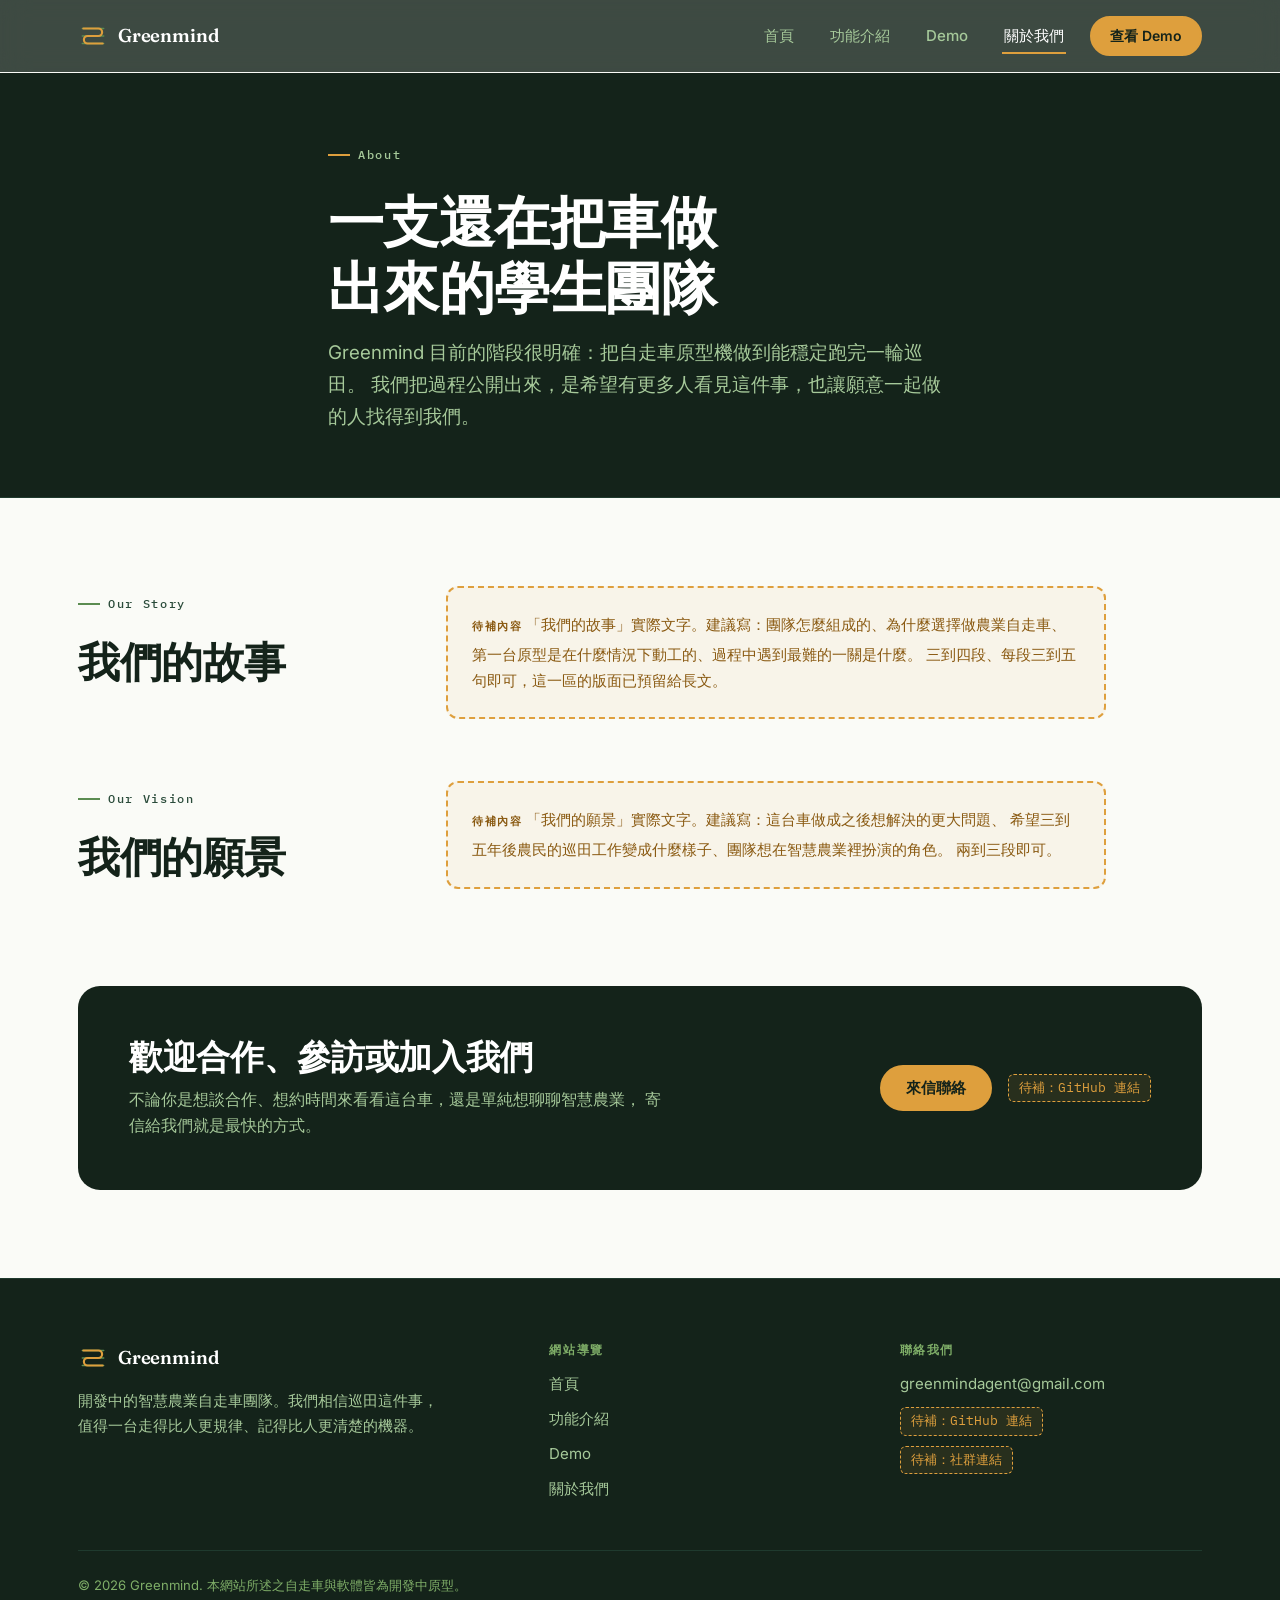
==== about.html @ 88f4bc28 "Greenmind 團隊網站首版 依《Greenmind 網站開發需求書 v1.0》製作的四頁靜態網站。 純 HTML + CSS + JS，無框架、無建置流程。  Co-Authored-By: C" ====
<!DOCTYPE html>
<html lang="zh-Hant" class="no-js">
<head>
<meta charset="UTF-8">
<meta name="viewport" content="width=device-width, initial-scale=1">
<title>關於我們 — Greenmind</title>
<meta name="description" content="Greenmind 是一支學生團隊，正在打造智慧農業自走車原型。歡迎合作、參訪或加入我們。">
<meta name="theme-color" content="#14231A">

<meta property="og:type" content="website">
<meta property="og:locale" content="zh_TW">
<meta property="og:site_name" content="Greenmind">
<meta property="og:title" content="關於我們 — Greenmind">
<meta property="og:description" content="一支正在打造智慧農業自走車原型的學生團隊。">

<link rel="preconnect" href="https://fonts.googleapis.com">
<link rel="preconnect" href="https://fonts.gstatic.com" crossorigin>
<link rel="stylesheet" href="https://fonts.googleapis.com/css2?family=Fraunces:ital,opsz,wght@0,9..144,300;0,9..144,400;0,9..144,600;1,9..144,500&family=Inter:wght@400;500;600;700&family=IBM+Plex+Mono:wght@400;500;600&display=swap">
<link rel="stylesheet" href="css/style.css">
</head>
<body>

<a class="skip-link" href="#main">跳至主要內容</a>

<!-- ====================== Header ====================== -->
<header class="site-header">
  <div class="container site-header__inner">
    <a class="brand" href="index.html">
      <svg class="brand__mark" viewBox="0 0 28 28" fill="none" aria-hidden="true">
        <g class="brand__rows">
          <line x1="4" y1="7" x2="24" y2="7"/>
          <line x1="4" y1="14" x2="24" y2="14"/>
          <line x1="4" y1="21" x2="24" y2="21"/>
        </g>
        <path class="brand__path" d="M5 7 H19 A3.5 3.5 0 0 1 19 14 H9 A3.5 3.5 0 0 0 9 21 H23"/>
      </svg>
      <span>Greenmind</span>
    </a>

    <button class="nav-toggle" type="button" aria-expanded="false" aria-controls="site-nav" aria-label="開啟選單">
      <span class="nav-toggle__bars" aria-hidden="true"></span>
    </button>

    <nav class="nav" id="site-nav" aria-label="主要導覽">
      <ul class="nav__list">
        <li><a class="nav__link" href="index.html">首頁</a></li>
        <li><a class="nav__link" href="features.html">功能介紹</a></li>
        <li><a class="nav__link" href="demo.html">Demo</a></li>
        <li><a class="nav__link" href="about.html" aria-current="page">關於我們</a></li>
      </ul>
      <a class="btn btn--primary btn--sm" href="demo.html">查看 Demo</a>
    </nav>

    <a class="btn btn--primary btn--sm header-cta" href="demo.html">查看 Demo</a>
  </div>
</header>

<main id="main">

  <!-- ====================== Page hero ====================== -->
  <section class="page-hero on-dark">
    <div class="container page-hero__inner">
      <p class="eyebrow">About</p>
      <h1>一支還在把車做出來的學生團隊</h1>
      <p class="lead">
        Greenmind 目前的階段很明確：把自走車原型機做到能穩定跑完一輪巡田。
        我們把過程公開出來，是希望有更多人看見這件事，也讓願意一起做的人找得到我們。
      </p>
    </div>
  </section>

  <!-- ====================== 我們的故事 / 我們的願景 ====================== -->
  <section class="section">
    <div class="container">

      <div class="prose-grid reveal">
        <div class="prose-grid__aside">
          <p class="eyebrow">Our Story</p>
          <h2>我們的故事</h2>
        </div>
        <div class="prose-grid__body">
          <p class="placeholder">
            <span class="placeholder__label">待補內容</span>
            「我們的故事」實際文字。建議寫：團隊怎麼組成的、為什麼選擇做農業自走車、
            第一台原型是在什麼情況下動工的、過程中遇到最難的一關是什麼。
            三到四段、每段三到五句即可，這一區的版面已預留給長文。
          </p>
        </div>
      </div>

      <div class="prose-grid reveal">
        <div class="prose-grid__aside">
          <p class="eyebrow">Our Vision</p>
          <h2>我們的願景</h2>
        </div>
        <div class="prose-grid__body">
          <p class="placeholder">
            <span class="placeholder__label">待補內容</span>
            「我們的願景」實際文字。建議寫：這台車做成之後想解決的更大問題、
            希望三到五年後農民的巡田工作變成什麼樣子、團隊想在智慧農業裡扮演的角色。
            兩到三段即可。
          </p>
        </div>
      </div>

    </div>
  </section>

  <!-- ====================== CTA ====================== -->
  <div class="contact-band-wrap">
    <div class="container">
      <section class="contact-band reveal" aria-labelledby="cta-about">
        <div class="contact-band__text">
          <h2 id="cta-about">歡迎合作、參訪或加入我們</h2>
          <p>
            不論你是想談合作、想約時間來看看這台車，還是單純想聊聊智慧農業，
            寄信給我們就是最快的方式。
          </p>
        </div>
        <div class="btn-row">
          <a class="btn btn--primary" href="mailto:greenmindagent@gmail.com">來信聯絡</a>
          <span class="placeholder placeholder--inline">待補：GitHub 連結</span>
        </div>
      </section>
    </div>
  </div>

</main>

<!-- ====================== Footer ====================== -->
<footer class="site-footer">
  <div class="container">
    <div class="site-footer__grid">

      <div>
        <a class="brand" href="index.html">
          <svg class="brand__mark" viewBox="0 0 28 28" fill="none" aria-hidden="true">
            <g class="brand__rows">
              <line x1="4" y1="7" x2="24" y2="7"/>
              <line x1="4" y1="14" x2="24" y2="14"/>
              <line x1="4" y1="21" x2="24" y2="21"/>
            </g>
            <path class="brand__path" d="M5 7 H19 A3.5 3.5 0 0 1 19 14 H9 A3.5 3.5 0 0 0 9 21 H23"/>
          </svg>
          <span>Greenmind</span>
        </a>
        <p class="site-footer__about">
          開發中的智慧農業自走車團隊。我們相信巡田這件事，
          值得一台走得比人更規律、記得比人更清楚的機器。
        </p>
      </div>

      <div>
        <h3>網站導覽</h3>
        <ul class="footer-list">
          <li><a href="index.html">首頁</a></li>
          <li><a href="features.html">功能介紹</a></li>
          <li><a href="demo.html">Demo</a></li>
          <li><a href="about.html">關於我們</a></li>
        </ul>
      </div>

      <div>
        <h3>聯絡我們</h3>
        <ul class="footer-list">
          <li><a href="mailto:greenmindagent@gmail.com">greenmindagent@gmail.com</a></li>
          <li><span class="placeholder placeholder--inline">待補：GitHub 連結</span></li>
          <li><span class="placeholder placeholder--inline">待補：社群連結</span></li>
        </ul>
      </div>

    </div>
    <p class="site-footer__legal">© 2026 Greenmind. 本網站所述之自走車與軟體皆為開發中原型。</p>
  </div>
</footer>

<script src="js/main.js"></script>
</body>
</html>
---- css/style.css ----
/* ==========================================================================
   Greenmind — 智慧農業自走車團隊網站
   設計系統依據：Greenmind 網站開發需求書 v1.0 §4
   ========================================================================== */

/* --------------------------------------------------------------------------
   1. Design Tokens
   -------------------------------------------------------------------------- */
:root {
  /* 色彩 — 需求書 §4.1 */
  --forest-950: #14231A;
  --forest-900: #182B20;
  --forest-800: #1F3A2E;
  --forest-700: #2A4B3A;
  --leaf-500:   #5B8C51;
  --leaf-400:   #7FAE68;
  --leaf-300:   #A6C99A;
  --amber-500:  #DE9F3D;
  --amber-600:  #C6862A;
  --soil-600:   #7A5B41;
  --paper-100:  #F3F6EE;
  --paper-50:   #FAFBF7;
  --line-200:   #DCE4D3;

  /* 衍生 token：淺色背景上的可讀琥珀色。
     amber-500/600 在 paper 底上僅約 3:1，不足 WCAG AA 的 4.5:1，
     故小字級的琥珀色文字改用此深階（5.7:1）。 */
  --amber-700:  #8A5A12;

  /* 語意色 */
  --ink:        var(--forest-950);
  --ink-muted:  var(--forest-700);
  --ink-invert: #FFFFFF;

  /* 字體 — 需求書 §4.2 */
  --font-display: "Fraunces", "Noto Serif TC", Georgia, "Times New Roman", serif;
  --font-body: "Inter", "Noto Sans TC", -apple-system, BlinkMacSystemFont,
    "Segoe UI", "Microsoft JhengHei", sans-serif;
  --font-mono: "IBM Plex Mono", SFMono-Regular, Consolas, monospace;

  /* 版面 — 需求書 §4.3 */
  --container: 1180px;
  --gutter: 28px;
  --radius-sm: 6px;
  --radius-md: 12px;
  --radius-lg: 22px;
  --section-y: 88px;

  /* 間距尺 */
  --space-1: 4px;
  --space-2: 8px;
  --space-3: 16px;
  --space-4: 24px;
  --space-5: 32px;
  --space-6: 48px;
  --space-7: 64px;

  /* 陰影 */
  --shadow-sm: 0 1px 2px rgba(20, 35, 26, 0.06);
  --shadow-md: 0 8px 24px rgba(20, 35, 26, 0.08);
  --shadow-lg: 0 18px 48px rgba(20, 35, 26, 0.14);

  /* 動態 */
  --ease: cubic-bezier(0.22, 0.61, 0.36, 1);
  --dur-fast: 150ms;
  --dur: 240ms;

  --header-h: 72px;
}

/* --------------------------------------------------------------------------
   2. Reset & Base
   -------------------------------------------------------------------------- */
*,
*::before,
*::after { box-sizing: border-box; }

html {
  -webkit-text-size-adjust: 100%;
  scroll-behavior: smooth;
  scroll-padding-top: calc(var(--header-h) + 16px);
}

body {
  margin: 0;
  font-family: var(--font-body);
  font-size: 16px;
  line-height: 1.65;
  color: var(--ink);
  background: var(--paper-50);
  -webkit-font-smoothing: antialiased;
  text-rendering: optimizeLegibility;
}

img, svg, video { display: block; max-width: 100%; }
img, video { height: auto; }

a { color: inherit; }

button { font: inherit; color: inherit; }

/* 鍵盤焦點 — 需求書 §3 品質底線 */
:focus-visible {
  outline: 3px solid var(--amber-500);
  outline-offset: 3px;
  border-radius: var(--radius-sm);
}
:focus:not(:focus-visible) { outline: none; }

/* 跳至主要內容 */
.skip-link {
  position: absolute;
  left: 50%;
  top: 8px;
  transform: translate(-50%, -200%);
  z-index: 200;
  padding: 10px 18px;
  background: var(--amber-500);
  color: var(--forest-950);
  font-weight: 600;
  border-radius: var(--radius-sm);
  text-decoration: none;
  transition: transform var(--dur) var(--ease);
}
.skip-link:focus { transform: translate(-50%, 0); }

.visually-hidden {
  position: absolute;
  width: 1px;
  height: 1px;
  margin: -1px;
  padding: 0;
  overflow: hidden;
  clip: rect(0 0 0 0);
  white-space: nowrap;
  border: 0;
}

/* --------------------------------------------------------------------------
   3. Typography
   -------------------------------------------------------------------------- */
h1, h2, h3, h4 {
  font-family: var(--font-display);
  font-weight: 600;
  line-height: 1.18;
  letter-spacing: -0.01em;
  margin: 0 0 var(--space-3);
  text-wrap: balance;
}

h1 { font-size: clamp(2.15rem, 1.35rem + 3.2vw, 3.5rem); }
h2 { font-size: clamp(1.75rem, 1.2rem + 2.1vw, 2.6rem); }
h3 { font-size: clamp(1.15rem, 1rem + 0.6vw, 1.4rem); }

p { margin: 0 0 var(--space-3); text-wrap: pretty; }
p:last-child { margin-bottom: 0; }

.eyebrow {
  display: inline-flex;
  align-items: center;
  gap: var(--space-2);
  margin: 0 0 var(--space-4);
  font-family: var(--font-mono);
  font-size: 0.75rem;
  font-weight: 500;
  letter-spacing: 0.14em;
  color: var(--ink-muted);
}
.eyebrow::before {
  content: "";
  width: 22px;
  height: 2px;
  background: var(--leaf-500);
  flex: none;
}
.on-dark .eyebrow { color: var(--leaf-300); }
.on-dark .eyebrow::before { background: var(--amber-500); }

.lead {
  font-size: clamp(1.02rem, 0.97rem + 0.28vw, 1.18rem);
  line-height: 1.7;
  color: var(--ink-muted);
  max-width: 62ch;
}
.on-dark .lead { color: var(--leaf-300); }

.section-intro { max-width: 64ch; margin-bottom: var(--space-6); }

/* --------------------------------------------------------------------------
   4. Layout
   -------------------------------------------------------------------------- */
.container {
  width: 100%;
  max-width: var(--container);
  margin-inline: auto;
  padding-inline: var(--gutter);
}

.section { padding-block: var(--section-y); }
.section--tight { padding-block: calc(var(--section-y) * 0.68); }

.section--paper { background: var(--paper-100); }
.section--dark,
.on-dark {
  background: var(--forest-950);
  color: var(--ink-invert);
}
.section--dark h1,
.section--dark h2,
.section--dark h3,
.on-dark h1,
.on-dark h2,
.on-dark h3 { color: var(--ink-invert); }

/* --------------------------------------------------------------------------
   5. Buttons — 需求書 §3（primary / ghost / outline）
   -------------------------------------------------------------------------- */
.btn {
  display: inline-flex;
  align-items: center;
  justify-content: center;
  gap: var(--space-2);
  min-height: 46px;
  padding: 12px 24px;
  border: 2px solid transparent;
  border-radius: 999px;
  font-family: var(--font-body);
  font-size: 0.95rem;
  font-weight: 600;
  line-height: 1;
  text-decoration: none;
  cursor: pointer;
  white-space: nowrap;
  transition: background-color var(--dur) var(--ease),
              border-color var(--dur) var(--ease),
              color var(--dur) var(--ease),
              transform var(--dur-fast) var(--ease);
}
.btn:active { transform: translateY(1px); }

.btn--primary {
  background: var(--amber-500);
  color: var(--forest-950);
  border-color: var(--amber-500);
}
.btn--primary:hover {
  background: var(--amber-600);
  border-color: var(--amber-600);
}

.btn--ghost {
  background: transparent;
  color: var(--ink-invert);
  border-color: rgba(255, 255, 255, 0.35);
}
.btn--ghost:hover {
  background: rgba(255, 255, 255, 0.1);
  border-color: rgba(255, 255, 255, 0.6);
}

.btn--outline {
  background: transparent;
  color: var(--forest-800);
  border-color: var(--forest-800);
}
.btn--outline:hover {
  background: var(--forest-800);
  color: var(--ink-invert);
}

.btn--sm { min-height: 40px; padding: 9px 18px; font-size: 0.875rem; }

.btn-row {
  display: flex;
  flex-wrap: wrap;
  align-items: center;
  gap: var(--space-3);
  margin-top: var(--space-5);
}

/* --------------------------------------------------------------------------
   6. Header / Navigation
   -------------------------------------------------------------------------- */
.site-header {
  position: sticky;
  top: 0;
  z-index: 100;
  border-bottom: 1px solid rgba(255, 255, 255, 0.09);
}

/* 毛玻璃放在偽元素而非 .site-header 本身。
   backdrop-filter 會讓套用的元素成為 position: fixed 子孫的 containing block，
   若直接掛在 header 上，手機版的全螢幕選單（.nav）就會改以 header 為基準定位，
   導致選單高度塌陷、且 translateX(100%) 會把整份文件撐出橫向捲軸。 */
.site-header::before {
  content: "";
  position: absolute;
  inset: 0;
  z-index: -1;
  background: rgba(20, 35, 26, 0.82);
  backdrop-filter: blur(14px) saturate(140%);
  -webkit-backdrop-filter: blur(14px) saturate(140%);
}
@supports not ((backdrop-filter: blur(4px)) or (-webkit-backdrop-filter: blur(4px))) {
  .site-header::before { background: var(--forest-950); }
}

.site-header__inner {
  position: relative;
  z-index: 1;
  display: flex;
  align-items: center;
  gap: var(--space-4);
  min-height: var(--header-h);
}

.brand {
  display: inline-flex;
  align-items: center;
  gap: 10px;
  font-family: var(--font-display);
  font-size: 1.16rem;
  font-weight: 600;
  letter-spacing: -0.01em;
  color: var(--ink-invert);
  text-decoration: none;
  flex: none;
}
.brand__mark { width: 30px; height: 30px; flex: none; }
/* 品牌標記：3 條田壟線 + 1 條轉折巡行路徑（需求書 §4.4 簡化版） */
.brand__rows { stroke: var(--leaf-500); stroke-width: 1.4; stroke-linecap: round; }
.brand__path {
  fill: none;
  stroke: var(--amber-500);
  stroke-width: 2;
  stroke-linecap: round;
  stroke-linejoin: round;
}

.nav { margin-left: auto; }
.nav__list {
  display: flex;
  align-items: center;
  gap: var(--space-5);
  list-style: none;
  margin: 0;
  padding: 0;
}
.nav__link {
  position: relative;
  display: inline-block;
  padding: 6px 2px;
  font-size: 0.94rem;
  font-weight: 500;
  color: var(--leaf-300);
  text-decoration: none;
  transition: color var(--dur) var(--ease);
}
.nav__link:hover { color: var(--ink-invert); }
.nav__link::after {
  content: "";
  position: absolute;
  left: 0;
  right: 0;
  bottom: 0;
  height: 2px;
  background: var(--amber-500);
  transform: scaleX(0);
  transform-origin: left;
  transition: transform var(--dur) var(--ease);
}
.nav__link:hover::after,
.nav__link[aria-current="page"]::after { transform: scaleX(1); }
.nav__link[aria-current="page"] { color: var(--ink-invert); }

.header-cta { flex: none; }

/* 選單內的 CTA 只在手機版展開選單時出現；
   桌面版用的是 .header-cta，兩者不可同時顯示。 */
.nav > .btn { display: none; }

.nav-toggle {
  display: none;
  align-items: center;
  justify-content: center;
  width: 46px;
  height: 46px;
  margin-left: auto;
  padding: 0;
  background: transparent;
  border: 1px solid rgba(255, 255, 255, 0.22);
  border-radius: var(--radius-sm);
  color: var(--ink-invert);
  cursor: pointer;
}
.nav-toggle__bars,
.nav-toggle__bars::before,
.nav-toggle__bars::after {
  display: block;
  width: 20px;
  height: 2px;
  background: currentColor;
  border-radius: 2px;
  transition: transform var(--dur) var(--ease), background-color var(--dur-fast) var(--ease);
}
.nav-toggle__bars { position: relative; }
.nav-toggle__bars::before,
.nav-toggle__bars::after { content: ""; position: absolute; left: 0; }
.nav-toggle__bars::before { top: -6px; }
.nav-toggle__bars::after { top: 6px; }

[data-nav-open] .nav-toggle__bars { background: transparent; }
[data-nav-open] .nav-toggle__bars::before { transform: translateY(6px) rotate(45deg); }
[data-nav-open] .nav-toggle__bars::after { transform: translateY(-6px) rotate(-45deg); }

/* --------------------------------------------------------------------------
   7. Hero — 首頁
   -------------------------------------------------------------------------- */
.hero {
  position: relative;
  background: var(--forest-950);
  color: var(--ink-invert);
  overflow: hidden;
  padding-block: clamp(56px, 5vw, 96px) clamp(64px, 6vw, 104px);
}
.hero::after {
  content: "";
  position: absolute;
  inset: auto 0 0 0;
  height: 180px;
  background: radial-gradient(80% 100% at 70% 100%, rgba(91, 140, 81, 0.22), transparent 70%);
  pointer-events: none;
}

.hero__grid {
  position: relative;
  z-index: 1;
  display: grid;
  grid-template-columns: minmax(0, 1.05fr) minmax(0, 0.95fr);
  gap: clamp(var(--space-6), 5vw, 72px);
  align-items: center;
}

.hero__title { margin-bottom: var(--space-4); }
.hero__title em {
  font-style: italic;
  color: var(--amber-500);
}

.hero__visual { position: relative; }

/* --------------------------------------------------------------------------
   8. 簽名視覺 — 巡行路徑 SVG（需求書 §4.4）
   -------------------------------------------------------------------------- */
.route { width: 100%; height: auto; overflow: visible; }
.route__row { stroke: var(--forest-700); stroke-width: 2; stroke-linecap: round; }
.route__path { fill: none; stroke: var(--leaf-400); stroke-width: 2.5; stroke-linecap: round; }
/* 路徑底下的淺色軌道，讓已走過與未走過的部分有層次 */
.route__path--ghost { stroke: rgba(127, 174, 104, 0.14); stroke-width: 9; }
.route__rover { fill: var(--amber-500); }
.route__rover-ring { fill: none; stroke: var(--amber-500); stroke-width: 1.5; opacity: 0.4; }
.route__crop { fill: var(--leaf-500); opacity: 0.5; }

/* --------------------------------------------------------------------------
   9. Page hero — 內頁
   -------------------------------------------------------------------------- */
.page-hero {
  background: var(--forest-950);
  color: var(--ink-invert);
  padding-block: clamp(52px, 5vw, 84px);
  border-bottom: 1px solid var(--forest-800);
}
.page-hero__inner { max-width: 68ch; }

/* --------------------------------------------------------------------------
   10. Cards
   -------------------------------------------------------------------------- */
.card-grid {
  display: grid;
  grid-template-columns: repeat(3, minmax(0, 1fr));
  gap: var(--space-4);
}

.card {
  display: flex;
  flex-direction: column;
  padding: var(--space-5);
  background: #FFFFFF;
  border: 1px solid var(--line-200);
  border-radius: var(--radius-lg);
  box-shadow: var(--shadow-sm);
  transition: transform var(--dur) var(--ease), box-shadow var(--dur) var(--ease);
}
.card:hover { transform: translateY(-4px); box-shadow: var(--shadow-md); }

.card__icon {
  width: 48px;
  height: 48px;
  margin-bottom: var(--space-4);
  padding: 10px;
  color: var(--leaf-500);
  background: var(--paper-100);
  border-radius: var(--radius-md);
}
.card__icon svg { width: 100%; height: 100%; }

.card__body { color: var(--ink-muted); flex: 1; }

.card__tag {
  align-self: flex-start;
  margin-top: var(--space-4);
  padding: 5px 11px;
  font-family: var(--font-mono);
  font-size: 0.7rem;
  font-weight: 500;
  letter-spacing: 0.09em;
  text-transform: uppercase;
  color: var(--amber-700);
  background: rgba(222, 159, 61, 0.14);
  border-radius: 999px;
}

/* 深色卡片變體 */
.card--dark {
  background: var(--forest-800);
  border-color: var(--forest-700);
  color: var(--ink-invert);
}
.card--dark .card__icon { background: var(--forest-900); color: var(--leaf-400); }
.card--dark .card__body { color: var(--leaf-300); }
.card--dark .card__tag { color: var(--amber-500); background: rgba(222, 159, 61, 0.16); }

/* --------------------------------------------------------------------------
   11. 痛點區塊
   -------------------------------------------------------------------------- */
.problem-list {
  display: grid;
  grid-template-columns: repeat(3, minmax(0, 1fr));
  gap: var(--space-5);
  margin: 0;
  padding: 0;
  list-style: none;
}
.problem-item {
  padding-top: var(--space-4);
  border-top: 2px solid var(--line-200);
}
.problem-item__num {
  display: block;
  margin-bottom: var(--space-2);
  font-family: var(--font-mono);
  font-size: 0.78rem;
  font-weight: 600;
  letter-spacing: 0.1em;
  color: var(--amber-700);
}
.problem-item h3 { margin-bottom: var(--space-2); }
.problem-item p { color: var(--ink-muted); font-size: 0.96rem; }

/* --------------------------------------------------------------------------
   12. 功能介紹 — 左圖右列表
   -------------------------------------------------------------------------- */
.feature-row {
  display: grid;
  grid-template-columns: minmax(0, 1fr) minmax(0, 1fr);
  gap: clamp(var(--space-5), 4vw, 64px);
  align-items: center;
}
.feature-row + .feature-row { margin-top: calc(var(--section-y) * 0.8); }
.feature-row--flip .feature-row__media { order: 2; }

.feature-row__media {
  padding: var(--space-5);
  background: var(--forest-950);
  border-radius: var(--radius-lg);
  overflow: hidden;
}
.section--paper .feature-row__media { box-shadow: var(--shadow-md); }

.spec-list { list-style: none; margin: var(--space-5) 0 0; padding: 0; }
.spec-list li {
  display: grid;
  grid-template-columns: 118px minmax(0, 1fr);
  gap: var(--space-4);
  padding: var(--space-3) 0;
  border-top: 1px solid var(--line-200);
}
.spec-list li:last-child { border-bottom: 1px solid var(--line-200); }
.spec-list__label {
  font-family: var(--font-mono);
  font-size: 0.8rem;
  font-weight: 600;
  letter-spacing: 0.05em;
  color: var(--forest-800);
  padding-top: 3px;
}
.spec-list__value { color: var(--ink-muted); font-size: 0.96rem; }

/* 儀表板 mockup */
.panel-mock { font-family: var(--font-mono); color: var(--leaf-300); }
.panel-mock__bar {
  display: flex;
  align-items: center;
  gap: 6px;
  padding-bottom: var(--space-3);
  margin-bottom: var(--space-4);
  border-bottom: 1px solid var(--forest-700);
}
.panel-mock__dot { width: 9px; height: 9px; border-radius: 50%; background: var(--forest-700); }
.panel-mock__dot--live { background: var(--leaf-400); }
.panel-mock__title {
  margin-left: var(--space-2);
  font-size: 0.72rem;
  letter-spacing: 0.1em;
  text-transform: uppercase;
  color: var(--leaf-300);
}
.panel-mock__readouts {
  display: grid;
  grid-template-columns: repeat(2, minmax(0, 1fr));
  gap: var(--space-3);
  margin: var(--space-4) 0 0;
}
.panel-mock__cell {
  padding: var(--space-3);
  background: var(--forest-900);
  border: 1px solid var(--forest-700);
  border-radius: var(--radius-sm);
}
.panel-mock__cell dt {
  font-size: 0.66rem;
  letter-spacing: 0.1em;
  text-transform: uppercase;
  color: var(--leaf-400);
}
.panel-mock__cell dd {
  margin: 4px 0 0;
  font-size: 1.05rem;
  font-weight: 600;
  color: var(--ink-invert);
}

/* --------------------------------------------------------------------------
   13. 技術架構圖 — 四步驟橫向流程
   -------------------------------------------------------------------------- */
.flow {
  display: grid;
  grid-template-columns: repeat(4, minmax(0, 1fr));
  gap: var(--space-3);
  list-style: none;
  margin: 0;
  padding: 0;
}
.flow__step {
  position: relative;
  padding: var(--space-5) var(--space-4);
  background: var(--forest-800);
  border: 1px solid var(--forest-700);
  border-radius: var(--radius-md);
}
.flow__step::after {
  content: "";
  position: absolute;
  top: 50%;
  right: calc(var(--space-3) * -1);
  width: var(--space-3);
  height: 2px;
  background: var(--forest-700);
}
.flow__step:last-child::after { display: none; }
.flow__num {
  display: inline-block;
  margin-bottom: var(--space-3);
  font-family: var(--font-mono);
  font-size: 0.72rem;
  font-weight: 600;
  letter-spacing: 0.12em;
  color: var(--amber-500);
}
.flow__step h3 { font-size: 1.06rem; margin-bottom: var(--space-2); color: var(--ink-invert); }
.flow__step p { font-size: 0.9rem; color: var(--leaf-300); }

/* --------------------------------------------------------------------------
   14. Demo — 影片佔位播放器
   -------------------------------------------------------------------------- */
.video-frame {
  position: relative;
  aspect-ratio: 16 / 9;
  display: grid;
  place-items: center;
  background: var(--forest-950);
  border: 1px solid var(--forest-700);
  border-radius: var(--radius-lg);
  overflow: hidden;
}
.video-frame__decor {
  position: absolute;
  inset: 0;
  width: 100%;
  height: 100%;
  opacity: 0.45;
}
.video-frame__center {
  position: relative;
  z-index: 1;
  display: flex;
  flex-direction: column;
  align-items: center;
  gap: var(--space-3);
  text-align: center;
  padding: var(--space-4);
}
.video-frame__play {
  display: grid;
  place-items: center;
  width: 74px;
  height: 74px;
  background: var(--amber-500);
  border: none;
  border-radius: 50%;
  color: var(--forest-950);
  cursor: pointer;
  box-shadow: 0 8px 28px rgba(222, 159, 61, 0.32);
  transition: transform var(--dur) var(--ease), background-color var(--dur) var(--ease);
}
.video-frame__play:hover { transform: scale(1.06); background: var(--amber-600); }
.video-frame__play svg { width: 26px; height: 26px; margin-left: 4px; }
.video-frame__note {
  font-family: var(--font-mono);
  font-size: 0.78rem;
  letter-spacing: 0.06em;
  color: var(--leaf-300);
}
/* 影片就緒後（YouTube iframe 或 video 標籤）直接放進 .video-frame 即可鋪滿 */
.video-frame > iframe,
.video-frame > video {
  position: absolute;
  inset: 0;
  width: 100%;
  height: 100%;
  border: 0;
}

/* --------------------------------------------------------------------------
   15. 畫廊 — 軟體介面預覽
   -------------------------------------------------------------------------- */
.gallery {
  display: grid;
  grid-template-columns: repeat(3, minmax(0, 1fr));
  gap: var(--space-4);
}
.gallery__item {
  display: flex;
  flex-direction: column;
  background: #FFFFFF;
  border: 1px solid var(--line-200);
  border-radius: var(--radius-md);
  overflow: hidden;
}
.gallery__shot {
  aspect-ratio: 4 / 3;
  background: var(--forest-950);
  display: grid;
  place-items: center;
  padding: var(--space-4);
}
.gallery__shot svg { width: 100%; height: 100%; }
.gallery__caption { padding: var(--space-4); }
.gallery__caption h3 { font-size: 1.02rem; margin-bottom: 6px; }
.gallery__caption p { font-size: 0.9rem; color: var(--ink-muted); }

/* --------------------------------------------------------------------------
   16. 使用情境 Walkthrough — 編號步驟
   -------------------------------------------------------------------------- */
.steps { counter-reset: step; list-style: none; margin: 0; padding: 0; }
.steps__item {
  position: relative;
  display: grid;
  grid-template-columns: 56px minmax(0, 1fr);
  gap: var(--space-4);
  padding-bottom: var(--space-6);
}
.steps__item:last-child { padding-bottom: 0; }
.steps__item::before {
  counter-increment: step;
  content: counter(step, decimal-leading-zero);
  display: grid;
  place-items: center;
  width: 56px;
  height: 56px;
  font-family: var(--font-mono);
  font-size: 0.94rem;
  font-weight: 600;
  color: var(--amber-700);
  background: var(--paper-100);
  border: 1px solid var(--line-200);
  border-radius: 50%;
}
/* 步驟之間的連接線 */
.steps__item::after {
  content: "";
  position: absolute;
  left: 27px;
  top: 62px;
  bottom: 10px;
  width: 2px;
  background: var(--line-200);
}
.steps__item:last-child::after { display: none; }
.steps__item h3 { margin-bottom: var(--space-2); padding-top: 12px; }
.steps__item p { color: var(--ink-muted); }

/* --------------------------------------------------------------------------
   17. 長文區塊（關於我們）
   -------------------------------------------------------------------------- */
.prose-grid {
  display: grid;
  grid-template-columns: minmax(0, 0.42fr) minmax(0, 1fr);
  gap: clamp(var(--space-5), 4vw, 64px);
  align-items: start;
}
.prose-grid + .prose-grid { margin-top: calc(var(--section-y) * 0.7); }
.prose-grid__aside { position: sticky; top: calc(var(--header-h) + 32px); }
.prose-grid__body { max-width: 66ch; }

/* --------------------------------------------------------------------------
   18. Placeholder 標記 — 需求書 §3
   -------------------------------------------------------------------------- */
.placeholder {
  display: block;
  padding: var(--space-4);
  border: 2px dashed var(--amber-500);
  border-radius: var(--radius-md);
  background: rgba(222, 159, 61, 0.07);
  color: var(--amber-700);
  font-size: 0.94rem;
  line-height: 1.7;
}
.placeholder__label {
  display: inline-block;
  margin-bottom: var(--space-2);
  font-family: var(--font-mono);
  font-size: 0.7rem;
  font-weight: 600;
  letter-spacing: 0.12em;
  text-transform: uppercase;
}
.placeholder p { color: inherit; }
.placeholder--inline {
  display: inline-block;
  padding: 2px 10px;
  border-width: 1.5px;
  border-radius: var(--radius-sm);
  font-family: var(--font-mono);
  font-size: 0.82rem;
}
/* 深色底一律改用 amber-500（對 forest-950 為 7.1:1）；淺色底才用 amber-700。
   下列全部都是深色表面 —— 遺漏任何一個，該處的琥珀色文字就會掉到 2.5:1。 */
.on-dark .placeholder,
.section--dark .placeholder,
.contact-band .placeholder,
.site-footer .placeholder,
.video-frame .placeholder,
.feature-row__media .placeholder,
.gallery__shot .placeholder,
.card--dark .placeholder,
.flow__step .placeholder {
  color: var(--amber-500);
  background: rgba(222, 159, 61, 0.1);
}

/* --------------------------------------------------------------------------
   19. Contact band — 需求書 §3
   -------------------------------------------------------------------------- */
.contact-band-wrap { padding-block: 0 var(--section-y); }
/* 前一區若是淺色底，沿用同一底色並補回上內距，避免色塊斷開 */
.section--paper + .contact-band-wrap {
  background: var(--paper-100);
  padding-top: var(--section-y);
}
/* 前一區若是深色底，必須留出間距，否則深色卡片會與上方區塊黏成一塊 */
.section--dark + .contact-band-wrap { padding-top: var(--section-y); }

.contact-band {
  display: flex;
  flex-wrap: wrap;
  align-items: center;
  justify-content: space-between;
  gap: var(--space-5);
  padding: clamp(var(--space-5), 4vw, 56px);
  background: var(--forest-950);
  color: var(--ink-invert);
  border-radius: var(--radius-lg);
}
.contact-band__text { max-width: 54ch; }
.contact-band__text h2 {
  font-size: clamp(1.5rem, 1.15rem + 1.5vw, 2.15rem);
  margin-bottom: var(--space-2);
}
.contact-band__text p { color: var(--leaf-300); margin: 0; }
.contact-band .btn-row { margin-top: 0; flex: none; }

/* --------------------------------------------------------------------------
   20. Footer
   -------------------------------------------------------------------------- */
.site-footer {
  background: var(--forest-950);
  color: var(--leaf-300);
  padding-block: var(--space-7) var(--space-5);
  border-top: 1px solid var(--forest-800);
}
.site-footer__grid {
  display: grid;
  grid-template-columns: minmax(0, 1.4fr) minmax(0, 1fr) minmax(0, 1fr);
  gap: var(--space-6);
  padding-bottom: var(--space-6);
  border-bottom: 1px solid var(--forest-800);
}
.site-footer__about { max-width: 40ch; font-size: 0.94rem; }
.site-footer .brand { margin-bottom: var(--space-3); }
.site-footer h3 {
  font-family: var(--font-mono);
  font-size: 0.72rem;
  font-weight: 600;
  letter-spacing: 0.14em;
  text-transform: uppercase;
  color: var(--leaf-400);
  margin-bottom: var(--space-3);
}
.footer-list {
  list-style: none;
  margin: 0;
  padding: 0;
  display: grid;
  gap: 10px;
  font-size: 0.94rem;
}
.footer-list a {
  text-decoration: none;
  color: var(--leaf-300);
  transition: color var(--dur) var(--ease);
}
.footer-list a:hover {
  color: var(--ink-invert);
  text-decoration: underline;
  text-underline-offset: 3px;
}

.site-footer__legal {
  padding-top: var(--space-4);
  font-size: 0.82rem;
  color: var(--leaf-400);
}

/* --------------------------------------------------------------------------
   21. 進場動畫（需求書 §6 — IntersectionObserver）
   -------------------------------------------------------------------------- */
.reveal {
  opacity: 0;
  transform: translateY(12px);
  transition: opacity 380ms var(--ease), transform 380ms var(--ease);
}
.reveal.is-visible { opacity: 1; transform: none; }
/* 沒有 JS 時內容不可永久隱形 */
.no-js .reveal { opacity: 1; transform: none; }

/* --------------------------------------------------------------------------
   22. RWD — 斷點 900 / 860 / 560（需求書 §3）
   -------------------------------------------------------------------------- */
@media (max-width: 900px) {
  .card-grid,
  .problem-list { grid-template-columns: repeat(2, minmax(0, 1fr)); }
  .flow { grid-template-columns: repeat(2, minmax(0, 1fr)); }
  .flow__step:nth-child(2n)::after { display: none; }
}

@media (max-width: 860px) {
  :root { --section-y: 60px; --gutter: 20px; }

  .nav-toggle { display: inline-flex; }

  .nav {
    position: fixed;
    inset: var(--header-h) 0 0 0;
    margin-left: 0;
    background: var(--forest-950);
    padding: var(--space-6) var(--gutter);
    overflow-y: auto;
    transform: translateX(100%);
    visibility: hidden;
    transition: transform 280ms var(--ease), visibility 280ms var(--ease);
  }
  [data-nav-open] .nav { transform: translateX(0); visibility: visible; }

  .nav__list { flex-direction: column; align-items: stretch; gap: 0; }
  .nav__list li { border-bottom: 1px solid var(--forest-800); }
  .nav__link {
    display: block;
    padding: var(--space-4) 0;
    font-size: 1.18rem;
    font-family: var(--font-display);
  }
  .nav__link::after { display: none; }
  .nav__link[aria-current="page"] { color: var(--amber-500); }

  .nav > .btn { display: inline-flex; margin-top: var(--space-5); width: 100%; }
  .header-cta { display: none; }

  .hero__grid,
  .feature-row,
  .prose-grid { grid-template-columns: minmax(0, 1fr); }
  .feature-row--flip .feature-row__media { order: 0; }
  .prose-grid__aside { position: static; }

  .site-footer__grid { grid-template-columns: minmax(0, 1fr); gap: var(--space-5); }

  .contact-band { flex-direction: column; align-items: flex-start; }
  .contact-band .btn-row { width: 100%; }

  .steps__item { grid-template-columns: 44px minmax(0, 1fr); gap: var(--space-3); }
  .steps__item::before { width: 44px; height: 44px; font-size: 0.84rem; }
  .steps__item::after { left: 21px; top: 50px; }
  .steps__item h3 { padding-top: 6px; }

  .spec-list li { grid-template-columns: minmax(0, 1fr); gap: 4px; }
}

@media (max-width: 560px) {
  .gallery,
  .card-grid,
  .problem-list,
  .flow { grid-template-columns: minmax(0, 1fr); }
  .flow__step::after { display: none; }
  .panel-mock__readouts { grid-template-columns: minmax(0, 1fr); }
  .btn-row .btn { width: 100%; }
}

/* --------------------------------------------------------------------------
   23. prefers-reduced-motion — 需求書 §3
   -------------------------------------------------------------------------- */
@media (prefers-reduced-motion: reduce) {
  html { scroll-behavior: auto; }

  *,
  *::before,
  *::after {
    animation-duration: 0.01ms !important;
    animation-iteration-count: 1 !important;
    transition-duration: 0.01ms !important;
  }

  /* 內容直接以最終狀態呈現，而不是把動畫加速播完 */
  .reveal { opacity: 1; transform: none; }
}

/* --------------------------------------------------------------------------
   24. 列印
   -------------------------------------------------------------------------- */
@media print {
  .site-header,
  .nav-toggle,
  .contact-band-wrap,
  .video-frame__play { display: none; }
  body { background: #FFFFFF; color: #000000; }
  .section--dark,
  .hero,
  .page-hero { background: #FFFFFF !important; color: #000000 !important; }
}
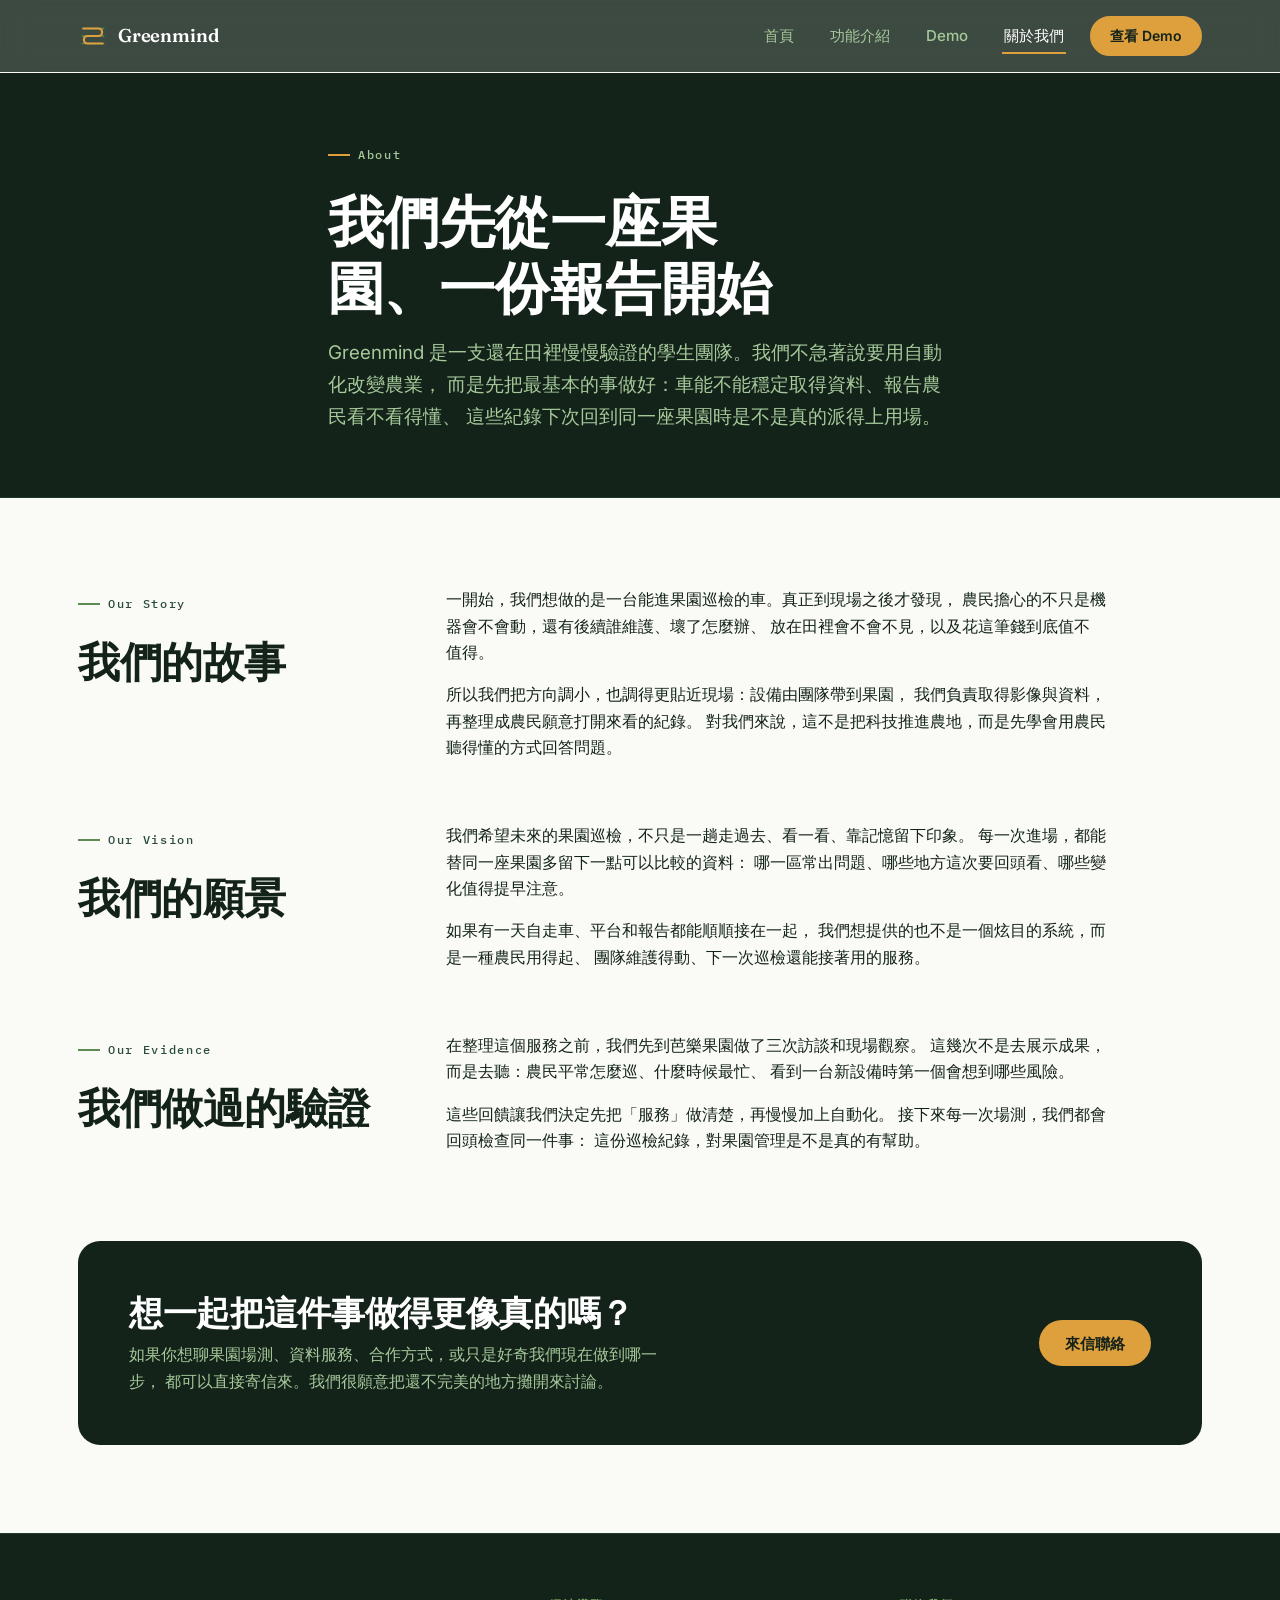
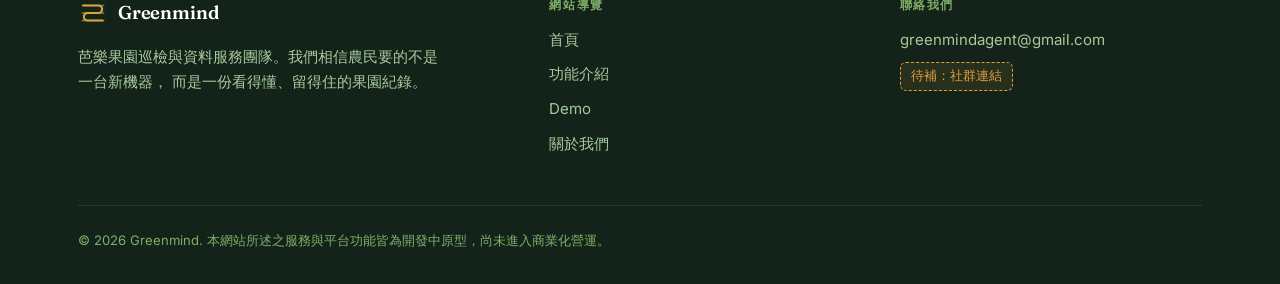
==== commit 5ff81d0c: "Update Greenmind site content" ====
--- a/about.html
+++ b/about.html
@@ -4,14 +4,14 @@
 <meta charset="UTF-8">
 <meta name="viewport" content="width=device-width, initial-scale=1">
 <title>關於我們 — Greenmind</title>
-<meta name="description" content="Greenmind 是一支學生團隊，正在打造智慧農業自走車原型。歡迎合作、參訪或加入我們。">
+<meta name="description" content="Greenmind 是一支學生團隊，正在驗證芭樂果園巡檢資料服務是否對農民真正有用。歡迎合作、參訪或加入我們。">
 <meta name="theme-color" content="#14231A">
 
 <meta property="og:type" content="website">
 <meta property="og:locale" content="zh_TW">
 <meta property="og:site_name" content="Greenmind">
 <meta property="og:title" content="關於我們 — Greenmind">
-<meta property="og:description" content="一支正在打造智慧農業自走車原型的學生團隊。">
+<meta property="og:description" content="一支先把資料服務做對，再談自動化的學生團隊。">
 
 <link rel="preconnect" href="https://fonts.googleapis.com">
 <link rel="preconnect" href="https://fonts.gstatic.com" crossorigin>
@@ -61,10 +61,11 @@
   <section class="page-hero on-dark">
     <div class="container page-hero__inner">
       <p class="eyebrow">About</p>
-      <h1>一支還在把車做出來的學生團隊</h1>
+      <h1>我們先從一座果園、一份報告開始</h1>
       <p class="lead">
-        Greenmind 目前的階段很明確：把自走車原型機做到能穩定跑完一輪巡田。
-        我們把過程公開出來，是希望有更多人看見這件事，也讓願意一起做的人找得到我們。
+        Greenmind 是一支還在田裡慢慢驗證的學生團隊。我們不急著說要用自動化改變農業，
+        而是先把最基本的事做好：車能不能穩定取得資料、報告農民看不看得懂、
+        這些紀錄下次回到同一座果園時是不是真的派得上用場。
       </p>
     </div>
   </section>
@@ -79,11 +80,15 @@
           <h2>我們的故事</h2>
         </div>
         <div class="prose-grid__body">
-          <p class="placeholder">
-            <span class="placeholder__label">待補內容</span>
-            「我們的故事」實際文字。建議寫：團隊怎麼組成的、為什麼選擇做農業自走車、
-            第一台原型是在什麼情況下動工的、過程中遇到最難的一關是什麼。
-            三到四段、每段三到五句即可，這一區的版面已預留給長文。
+          <p>
+            一開始，我們想做的是一台能進果園巡檢的車。真正到現場之後才發現，
+            農民擔心的不只是機器會不會動，還有後續誰維護、壞了怎麼辦、
+            放在田裡會不會不見，以及花這筆錢到底值不值得。
+          </p>
+          <p>
+            所以我們把方向調小，也調得更貼近現場：設備由團隊帶到果園，
+            我們負責取得影像與資料，再整理成農民願意打開來看的紀錄。
+            對我們來說，這不是把科技推進農地，而是先學會用農民聽得懂的方式回答問題。
           </p>
         </div>
       </div>
@@ -94,11 +99,34 @@
           <h2>我們的願景</h2>
         </div>
         <div class="prose-grid__body">
-          <p class="placeholder">
-            <span class="placeholder__label">待補內容</span>
-            「我們的願景」實際文字。建議寫：這台車做成之後想解決的更大問題、
-            希望三到五年後農民的巡田工作變成什麼樣子、團隊想在智慧農業裡扮演的角色。
-            兩到三段即可。
+          <p>
+            我們希望未來的果園巡檢，不只是一趟走過去、看一看、靠記憶留下印象。
+            每一次進場，都能替同一座果園多留下一點可以比較的資料：
+            哪一區常出問題、哪些地方這次要回頭看、哪些變化值得提早注意。
+          </p>
+          <p>
+            如果有一天自走車、平台和報告都能順順接在一起，
+            我們想提供的也不是一個炫目的系統，而是一種農民用得起、
+            團隊維護得動、下一次巡檢還能接著用的服務。
+          </p>
+        </div>
+      </div>
+
+      <div class="prose-grid reveal">
+        <div class="prose-grid__aside">
+          <p class="eyebrow">Our Evidence</p>
+          <h2>我們做過的驗證</h2>
+        </div>
+        <div class="prose-grid__body">
+          <p>
+            在整理這個服務之前，我們先到芭樂果園做了三次訪談和現場觀察。
+            這幾次不是去展示成果，而是去聽：農民平常怎麼巡、什麼時候最忙、
+            看到一台新設備時第一個會想到哪些風險。
+          </p>
+          <p>
+            這些回饋讓我們決定先把「服務」做清楚，再慢慢加上自動化。
+            接下來每一次場測，我們都會回頭檢查同一件事：
+            這份巡檢紀錄，對果園管理是不是真的有幫助。
           </p>
         </div>
       </div>
@@ -111,15 +139,14 @@
     <div class="container">
       <section class="contact-band reveal" aria-labelledby="cta-about">
         <div class="contact-band__text">
-          <h2 id="cta-about">歡迎合作、參訪或加入我們</h2>
-          <p>
-            不論你是想談合作、想約時間來看看這台車，還是單純想聊聊智慧農業，
-            寄信給我們就是最快的方式。
+          <h2 id="cta-about">想一起把這件事做得更像真的嗎？</h2>
+          <p>
+            如果你想聊果園場測、資料服務、合作方式，或只是好奇我們現在做到哪一步，
+            都可以直接寄信來。我們很願意把還不完美的地方攤開來討論。
           </p>
         </div>
         <div class="btn-row">
           <a class="btn btn--primary" href="mailto:greenmindagent@gmail.com">來信聯絡</a>
-          <span class="placeholder placeholder--inline">待補：GitHub 連結</span>
         </div>
       </section>
     </div>
@@ -145,8 +172,8 @@
           <span>Greenmind</span>
         </a>
         <p class="site-footer__about">
-          開發中的智慧農業自走車團隊。我們相信巡田這件事，
-          值得一台走得比人更規律、記得比人更清楚的機器。
+          芭樂果園巡檢與資料服務團隊。我們相信農民要的不是一台新機器，
+          而是一份看得懂、留得住的果園紀錄。
         </p>
       </div>
 
@@ -164,13 +191,12 @@
         <h3>聯絡我們</h3>
         <ul class="footer-list">
           <li><a href="mailto:greenmindagent@gmail.com">greenmindagent@gmail.com</a></li>
-          <li><span class="placeholder placeholder--inline">待補：GitHub 連結</span></li>
           <li><span class="placeholder placeholder--inline">待補：社群連結</span></li>
         </ul>
       </div>
 
     </div>
-    <p class="site-footer__legal">© 2026 Greenmind. 本網站所述之自走車與軟體皆為開發中原型。</p>
+    <p class="site-footer__legal">© 2026 Greenmind. 本網站所述之服務與平台功能皆為開發中原型，尚未進入商業化營運。</p>
   </div>
 </footer>
 
--- a/css/style.css
+++ b/css/style.css
@@ -575,6 +575,19 @@
   border-radius: var(--radius-lg);
   overflow: hidden;
 }
+.feature-row__media--transparent {
+  padding: 0;
+  background: transparent;
+  border-radius: 0;
+  overflow: visible;
+}
+.feature-row__image {
+  width: min(112%, 620px);
+  height: auto;
+  margin-inline: auto;
+  object-fit: contain;
+  filter: drop-shadow(0 22px 28px rgba(20, 35, 26, 0.18));
+}
 .section--paper .feature-row__media { box-shadow: var(--shadow-md); }
 
 .spec-list { list-style: none; margin: var(--space-5) 0 0; padding: 0; }
@@ -1010,6 +1023,7 @@
   .feature-row,
   .prose-grid { grid-template-columns: minmax(0, 1fr); }
   .feature-row--flip .feature-row__media { order: 0; }
+  .feature-row__image { width: min(100%, 520px); }
   .prose-grid__aside { position: static; }
 
   .site-footer__grid { grid-template-columns: minmax(0, 1fr); gap: var(--space-5); }
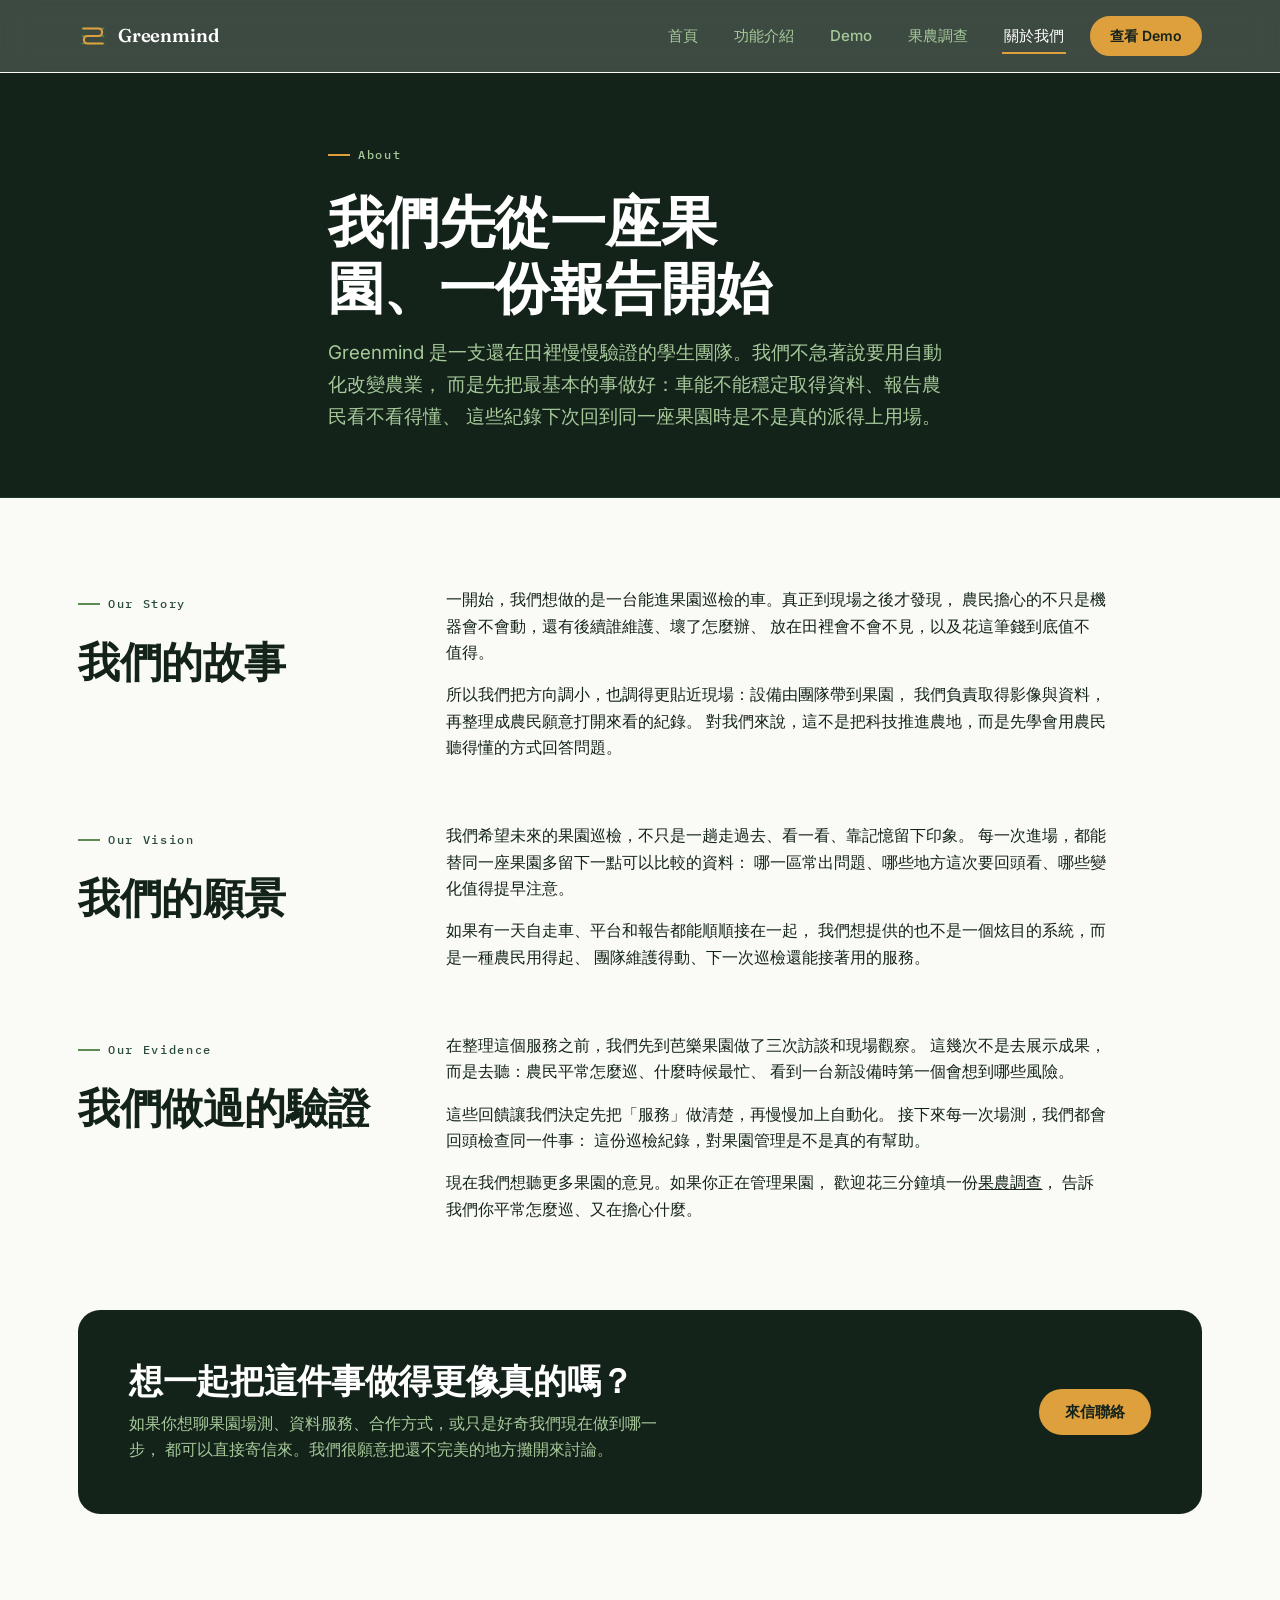
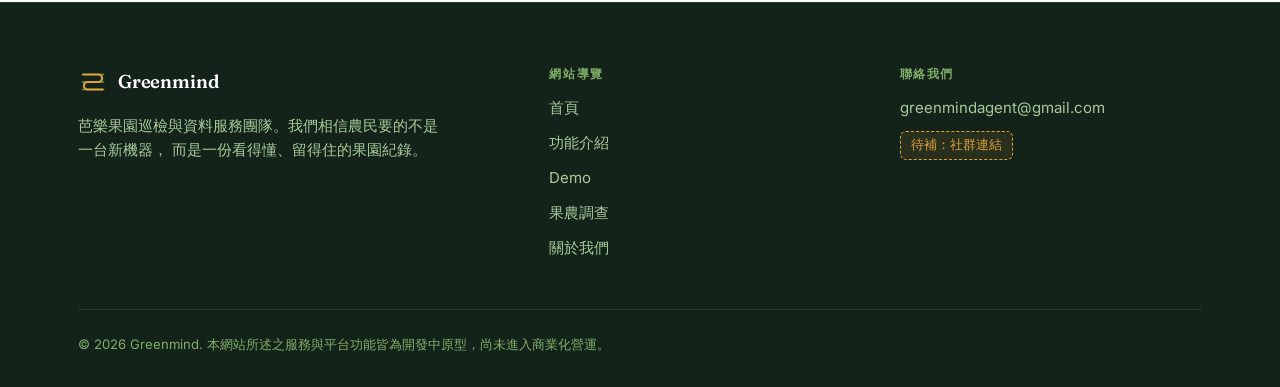
==== commit 14d077e5: "新增果農調查頁，並調整中文標籤字級 - 新增 survey.html：Google 表單的落地頁，含填寫須知與個資告知，   按鈕指向表單而非直接外連，之後換表單不必重印 QR code - 四頁的 " ====
--- a/about.html
+++ b/about.html
@@ -46,6 +46,7 @@
         <li><a class="nav__link" href="index.html">首頁</a></li>
         <li><a class="nav__link" href="features.html">功能介紹</a></li>
         <li><a class="nav__link" href="demo.html">Demo</a></li>
+        <li><a class="nav__link" href="survey.html">果農調查</a></li>
         <li><a class="nav__link" href="about.html" aria-current="page">關於我們</a></li>
       </ul>
       <a class="btn btn--primary btn--sm" href="demo.html">查看 Demo</a>
@@ -127,6 +128,11 @@
             這些回饋讓我們決定先把「服務」做清楚，再慢慢加上自動化。
             接下來每一次場測，我們都會回頭檢查同一件事：
             這份巡檢紀錄，對果園管理是不是真的有幫助。
+          </p>
+          <p>
+            現在我們想聽更多果園的意見。如果你正在管理果園，
+            歡迎花三分鐘填一份<a href="survey.html">果農調查</a>，
+            告訴我們你平常怎麼巡、又在擔心什麼。
           </p>
         </div>
       </div>
@@ -183,6 +189,7 @@
           <li><a href="index.html">首頁</a></li>
           <li><a href="features.html">功能介紹</a></li>
           <li><a href="demo.html">Demo</a></li>
+          <li><a href="survey.html">果農調查</a></li>
           <li><a href="about.html">關於我們</a></li>
         </ul>
       </div>
--- a/css/style.css
+++ b/css/style.css
@@ -599,15 +599,18 @@
   border-top: 1px solid var(--line-200);
 }
 .spec-list li:last-child { border-bottom: 1px solid var(--line-200); }
+/* 標籤是中文（底盤／運算／感測／控制），但 mono 字體沒有中文字符，
+   會掉到系統中文字體渲染 —— 拉丁大寫在 12.8px 像標籤，中文在同樣尺寸只是糊。
+   因此拉到與 value 相當，層級改由字重與顏色維持。 */
 .spec-list__label {
   font-family: var(--font-mono);
-  font-size: 0.8rem;
+  font-size: 0.95rem;
   font-weight: 600;
   letter-spacing: 0.05em;
   color: var(--forest-800);
-  padding-top: 3px;
-}
-.spec-list__value { color: var(--ink-muted); font-size: 0.96rem; }
+  padding-top: 2px;
+}
+.spec-list__value { color: var(--ink-muted); font-size: 1rem; }
 
 /* 儀表板 mockup */
 .panel-mock { font-family: var(--font-mono); color: var(--leaf-300); }
@@ -836,6 +839,11 @@
 .prose-grid__aside { position: sticky; top: calc(var(--header-h) + 32px); }
 .prose-grid__body { max-width: 66ch; }
 
+/* 果農調查的填寫須知與個資告知，是農民在手機上要當場讀完就決定填不填的段落，
+   比一般內文大一階（17.6px），行長也收窄一點。 */
+.prose-grid__body--lg p { font-size: 1.1rem; }
+.prose-grid__body--lg { max-width: 58ch; }
+
 /* --------------------------------------------------------------------------
    18. Placeholder 標記 — 需求書 §3
    -------------------------------------------------------------------------- */
@@ -853,7 +861,8 @@
   display: inline-block;
   margin-bottom: var(--space-2);
   font-family: var(--font-mono);
-  font-size: 0.7rem;
+  /* 同 .spec-list__label：內容是中文（待補內容／目前階段），0.7rem 讀不了 */
+  font-size: 0.85rem;
   font-weight: 600;
   letter-spacing: 0.12em;
   text-transform: uppercase;
